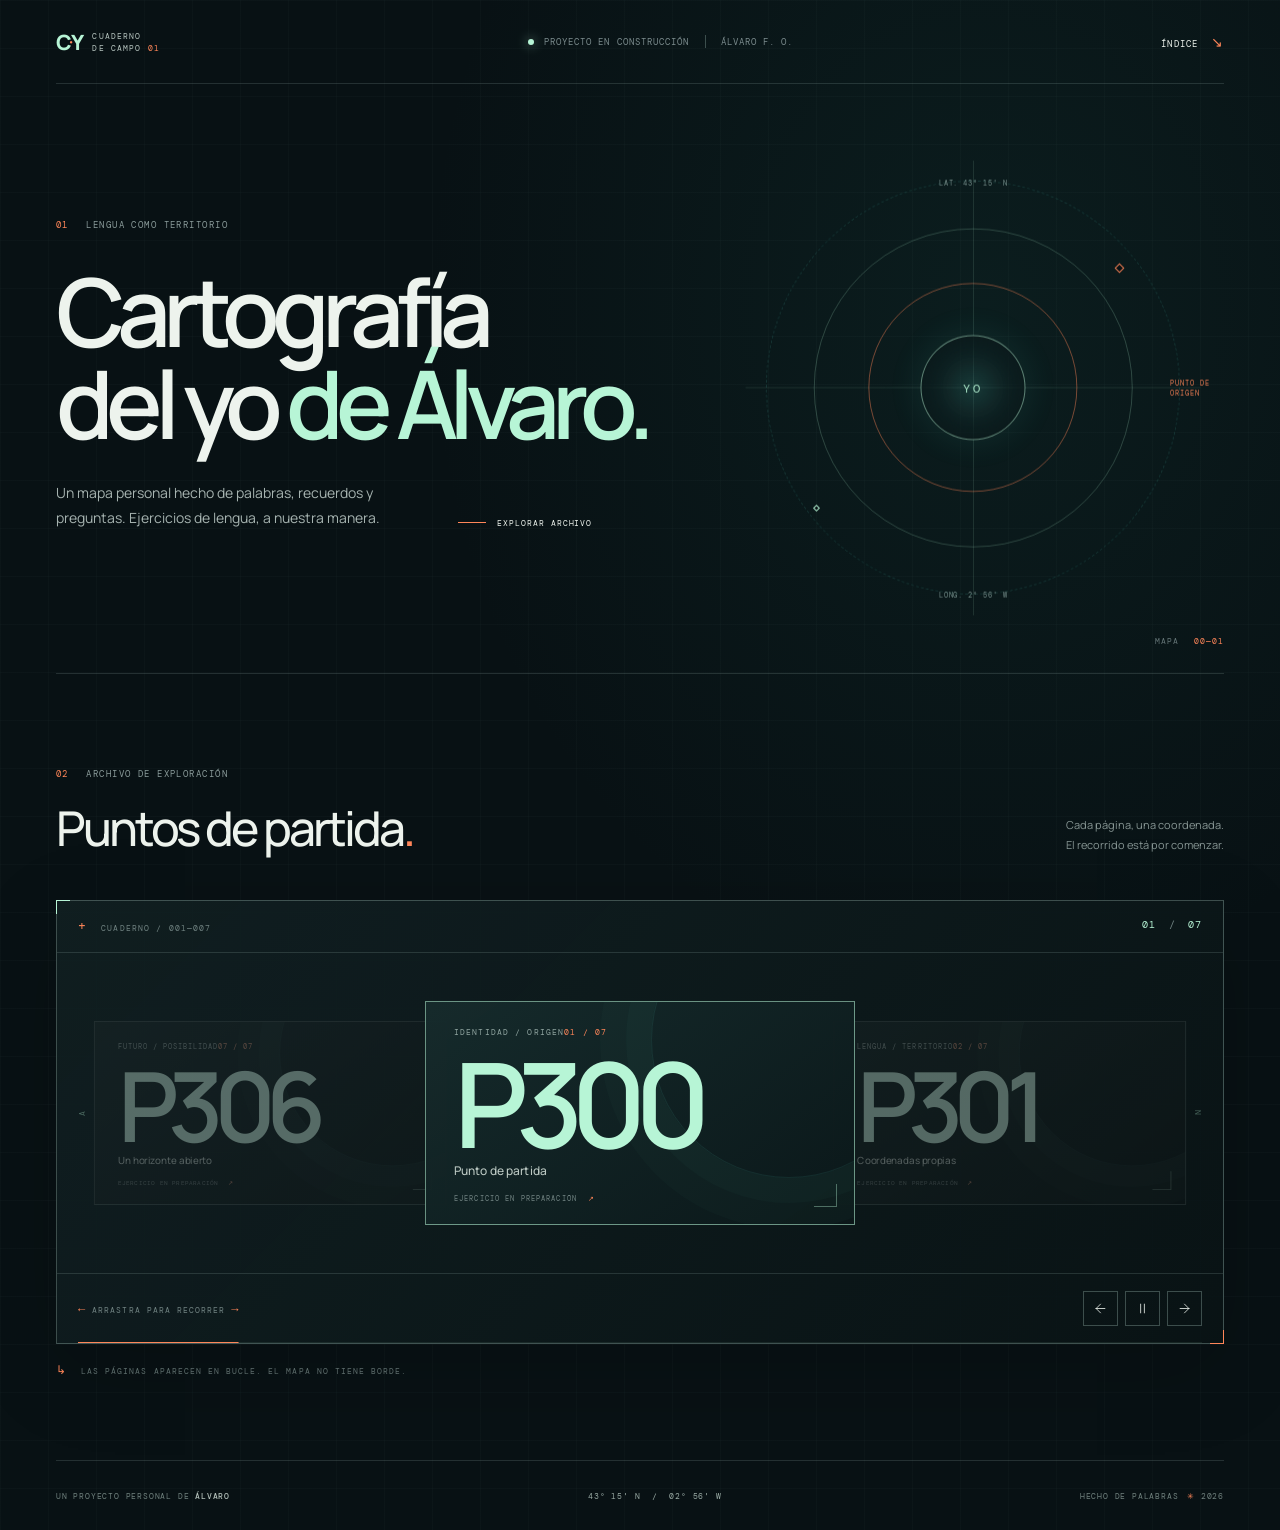
==== index.html @ 6336a988 "feat: add Cartografia del yo landing page" ====
<!doctype html>
<html lang="es">
  <head>
    <meta charset="utf-8">
    <meta name="viewport" content="width=device-width, initial-scale=1">
    <meta http-equiv="refresh" content="0; url=./main.html">
    <title>Cartografía del yo de Álvaro</title>
  </head>
  <body>
    <p>Abriendo el cuaderno… Si no redirige, <a href="./main.html">entra aquí</a>.</p>
  </body>
</html>
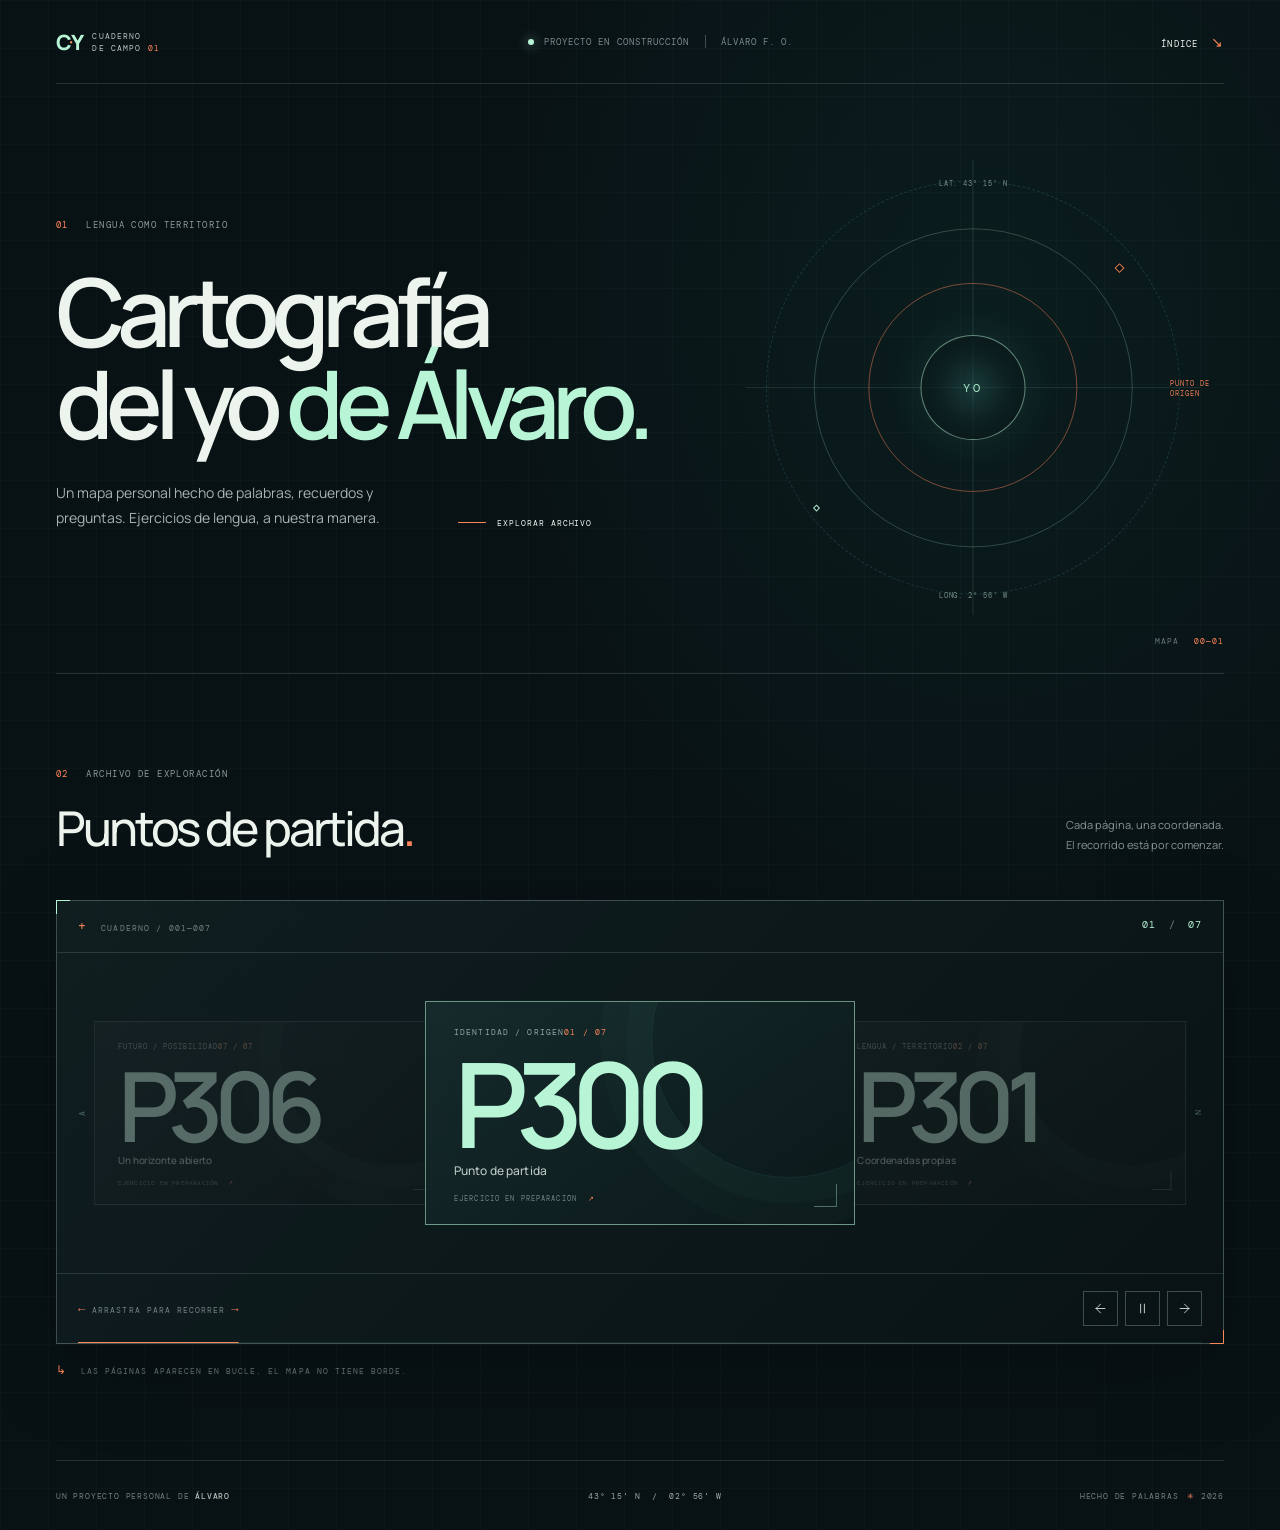
==== commit c048cdaf: "refactor: make index the landing page" ====
--- a/index.html
+++ b/index.html
@@ -3,10 +3,104 @@
   <head>
     <meta charset="utf-8">
     <meta name="viewport" content="width=device-width, initial-scale=1">
-    <meta http-equiv="refresh" content="0; url=./main.html">
+    <meta name="theme-color" content="#081114">
+    <meta name="description" content="Un laboratorio personal de lengua, memoria e identidad. Cartografía del yo de Álvaro.">
     <title>Cartografía del yo de Álvaro</title>
+    <link rel="preconnect" href="https://fonts.googleapis.com">
+    <link rel="preconnect" href="https://fonts.gstatic.com" crossorigin>
+    <link href="https://fonts.googleapis.com/css2?family=DM+Mono:wght@400;500&family=Manrope:wght@400;500;600;700;800&display=swap" rel="stylesheet">
+    <link rel="stylesheet" href="style.css">
+    <script src="script.js" defer></script>
   </head>
   <body>
-    <p>Abriendo el cuaderno… Si no redirige, <a href="./main.html">entra aquí</a>.</p>
+    <div class="site-shell">
+      <header class="topbar">
+        <a class="wordmark" href="index.html" aria-label="Cartografía del yo, inicio">
+          <span class="wordmark-mark" aria-hidden="true">C<span>·</span>Y</span>
+          <span class="wordmark-name">CUADERNO<br>DE CAMPO <span>01</span></span>
+        </a>
+        <div class="topbar-meta">
+          <span class="status-dot" aria-hidden="true"></span>
+          <span>PROYECTO EN CONSTRUCCIÓN</span>
+          <span class="topbar-divider" aria-hidden="true"></span>
+          <span>ÁLVARO F. O.</span>
+        </div>
+        <a class="topbar-index" href="#archivo">ÍNDICE <span aria-hidden="true">↘</span></a>
+      </header>
+
+      <main>
+        <section class="hero" aria-labelledby="page-title">
+          <div class="hero-copy">
+            <p class="eyebrow"><span>01</span> LENGUA COMO TERRITORIO</p>
+            <h1 id="page-title">Cartografía<br>del yo <span>de Álvaro.</span></h1>
+            <div class="hero-bottom">
+              <p class="hero-description">Un mapa personal hecho de palabras, recuerdos y preguntas. Ejercicios de lengua, a nuestra manera.</p>
+              <a class="scroll-cue" href="#archivo"><span class="scroll-line" aria-hidden="true"></span> EXPLORAR ARCHIVO</a>
+            </div>
+          </div>
+          <div class="hero-art" aria-hidden="true">
+            <div class="orbit orbit-outer"></div>
+            <div class="orbit orbit-middle"></div>
+            <div class="orbit orbit-inner"></div>
+            <div class="orbit-cross orbit-cross-horizontal"></div>
+            <div class="orbit-cross orbit-cross-vertical"></div>
+            <div class="orbit-core"><span>YO</span></div>
+            <span class="orbit-label orbit-label-top">LAT. 43° 15' N</span>
+            <span class="orbit-label orbit-label-right">PUNTO DE<br>ORIGEN</span>
+            <span class="orbit-label orbit-label-bottom">LONG. 2° 56' W</span>
+            <span class="orbit-spark orbit-spark-one"></span>
+            <span class="orbit-spark orbit-spark-two"></span>
+          </div>
+          <div class="hero-index" aria-hidden="true"><span>MAPA</span><span>00—01</span></div>
+        </section>
+
+        <section class="archive" id="archivo" aria-labelledby="archive-title">
+          <div class="section-heading">
+            <div>
+              <p class="eyebrow"><span>02</span> ARCHIVO DE EXPLORACIÓN</p>
+              <h2 id="archive-title">Puntos de partida<span>.</span></h2>
+            </div>
+            <p class="section-note">Cada página, una coordenada.<br>El recorrido está por comenzar.</p>
+          </div>
+
+          <div class="carousel" aria-roledescription="carrusel" aria-label="Páginas del cuaderno">
+            <div class="carousel-topline">
+              <span><span class="tiny-cross" aria-hidden="true">+</span> CUADERNO / 001—007</span>
+              <span class="carousel-counter" aria-live="polite" aria-atomic="true">01 <i>/</i> 07</span>
+            </div>
+
+            <div class="carousel-stage" data-carousel-stage>
+              <div class="carousel-track" data-carousel-track></div>
+              <span class="stage-mark stage-mark-left" aria-hidden="true">A</span>
+              <span class="stage-mark stage-mark-right" aria-hidden="true">N</span>
+            </div>
+
+            <div class="carousel-controls">
+              <p class="drag-hint"><span aria-hidden="true">←</span> ARRASTRA PARA RECORRER <span aria-hidden="true">→</span></p>
+              <div class="control-group">
+                <button class="carousel-button" type="button" data-previous aria-label="Página anterior">
+                  <svg viewBox="0 0 24 24" aria-hidden="true"><path d="M19 12H5m0 0 7-7m-7 7 7 7" /></svg>
+                </button>
+                <button class="carousel-button" type="button" data-toggle-rotation aria-label="Pausar rotación" aria-pressed="false">
+                  <svg class="icon-pause" viewBox="0 0 24 24" aria-hidden="true"><path d="M9 5v14M15 5v14" /></svg>
+                  <svg class="icon-play" viewBox="0 0 24 24" aria-hidden="true"><path d="m8 5 11 7-11 7z" /></svg>
+                </button>
+                <button class="carousel-button" type="button" data-next aria-label="Página siguiente">
+                  <svg viewBox="0 0 24 24" aria-hidden="true"><path d="M5 12h14m0 0-7-7m7 7-7 7" /></svg>
+                </button>
+              </div>
+              <div class="carousel-progress" aria-hidden="true"><span data-progress></span></div>
+            </div>
+          </div>
+          <p class="archive-footnote"><span class="footnote-symbol" aria-hidden="true">↳</span> LAS PÁGINAS APARECEN EN BUCLE. EL MAPA NO TIENE BORDE.</p>
+        </section>
+      </main>
+
+      <footer class="footer">
+        <span>UN PROYECTO PERSONAL DE <strong>ÁLVARO</strong></span>
+        <span class="footer-coordinates">43° 15' N&nbsp; / &nbsp;02° 56' W</span>
+        <span>HECHO DE PALABRAS <span class="footer-star" aria-hidden="true">✳</span> 2026</span>
+      </footer>
+    </div>
   </body>
 </html>
--- a/style.css
+++ b/style.css
@@ -0,0 +1,195 @@
+:root {
+  color-scheme: dark;
+  --ink: #081114;
+  --ink-raised: #0d191c;
+  --paper: #edf3ed;
+  --muted: #829294;
+  --line: rgba(179, 211, 203, 0.16);
+  --line-strong: rgba(179, 211, 203, 0.3);
+  --mint: #b7f5d6;
+  --cyan: #63e1d1;
+  --orange: #ff8659;
+  --mono: "DM Mono", "SFMono-Regular", Consolas, monospace;
+  --sans: "Manrope", "Avenir Next", Avenir, sans-serif;
+  font-family: var(--sans);
+  background: var(--ink);
+  color: var(--paper);
+  font-synthesis: none;
+  text-rendering: optimizeLegibility;
+  -webkit-font-smoothing: antialiased;
+  -moz-osx-font-smoothing: grayscale;
+}
+
+* { box-sizing: border-box; }
+
+html { min-width: 320px; scroll-behavior: smooth; }
+
+body {
+  margin: 0;
+  min-height: 100vh;
+  background-color: var(--ink);
+  background-image:
+    linear-gradient(rgba(112, 160, 150, 0.035) 1px, transparent 1px),
+    linear-gradient(90deg, rgba(112, 160, 150, 0.035) 1px, transparent 1px),
+    radial-gradient(ellipse at 77% 20%, rgba(27, 91, 82, 0.16), transparent 35rem);
+  background-size: 48px 48px, 48px 48px, auto;
+}
+
+button, a { color: inherit; font: inherit; }
+a { text-decoration: none; }
+button:focus-visible, a:focus-visible { outline: 2px solid var(--mint); outline-offset: 5px; }
+::selection { color: var(--ink); background: var(--mint); }
+
+.site-shell { width: min(1440px, 100% - 112px); margin: 0 auto; }
+
+.topbar {
+  min-height: 84px;
+  display: flex;
+  align-items: center;
+  justify-content: space-between;
+  border-bottom: 1px solid var(--line);
+}
+
+.wordmark { display: inline-flex; align-items: center; gap: 11px; }
+.wordmark-mark { color: var(--mint); font-size: 21px; font-weight: 800; letter-spacing: -0.12em; }
+.wordmark-mark span { color: var(--orange); font-size: 15px; vertical-align: 3px; }
+.wordmark-name, .topbar-meta, .topbar-index, .eyebrow, .scroll-cue, .orbit-label,
+.hero-index, .carousel-topline, .exercise-meta, .exercise-action, .stage-mark,
+.drag-hint, .archive-footnote, .footer { font-family: var(--mono); }
+.wordmark-name { color: #b6c4bf; font-size: 8px; letter-spacing: 0.14em; line-height: 1.5; }
+.wordmark-name span { color: var(--orange); }
+.topbar-meta { display: flex; align-items: center; gap: 10px; color: #7b8b8d; font-size: 9px; letter-spacing: 0.12em; }
+.status-dot { width: 6px; height: 6px; border-radius: 50%; background: var(--mint); box-shadow: 0 0 12px rgba(183, 245, 214, 0.7); }
+.topbar-divider { width: 1px; height: 13px; margin: 0 5px; background: var(--line-strong); }
+.topbar-index { color: var(--paper); font-size: 9px; letter-spacing: 0.12em; }
+.topbar-index span { margin-left: 7px; color: var(--orange); font-size: 14px; }
+
+.hero { position: relative; min-height: 590px; display: flex; align-items: center; border-bottom: 1px solid var(--line); overflow: hidden; }
+.hero-copy { position: relative; z-index: 2; width: 68%; padding: 76px 0 84px; }
+.eyebrow { margin: 0; color: #8a9b9a; font-size: 9px; letter-spacing: 0.16em; }
+.eyebrow > span { margin-right: 11px; color: var(--orange); }
+h1 { margin: 34px 0 30px; font-size: clamp(54px, 7.4vw, 108px); font-weight: 600; letter-spacing: -0.085em; line-height: 0.98; }
+h1 span { color: var(--mint); }
+.hero-bottom { display: flex; align-items: end; gap: 52px; }
+.hero-description { max-width: 350px; margin: 0; color: #a6b3b0; font-size: 14px; line-height: 1.8; }
+.scroll-cue { display: inline-flex; align-items: center; gap: 11px; flex: 0 0 auto; padding-bottom: 3px; color: var(--paper); font-size: 8px; letter-spacing: 0.12em; }
+.scroll-line { display: inline-block; width: 28px; height: 1px; background: var(--orange); }
+.hero-art { position: absolute; top: 50%; right: 2%; width: min(39vw, 455px); aspect-ratio: 1; transform: translateY(-48%); opacity: 0.92; }
+.orbit { position: absolute; top: 50%; left: 50%; border: 1px solid rgba(99, 225, 209, 0.18); border-radius: 50%; transform: translate(-50%, -50%); }
+.orbit-outer { width: 91%; height: 91%; border-style: dashed; animation: orbit-spin 100s linear infinite; }
+.orbit-middle { width: 70%; height: 70%; border-color: rgba(183, 245, 214, 0.24); }
+.orbit-inner { width: 46%; height: 46%; border-color: rgba(255, 134, 89, 0.5); }
+.orbit-cross { position: absolute; top: 50%; left: 50%; background: rgba(183, 245, 214, 0.13); transform: translate(-50%, -50%); }
+.orbit-cross-horizontal { width: 100%; height: 1px; }
+.orbit-cross-vertical { width: 1px; height: 100%; }
+.orbit-core { position: absolute; top: 50%; left: 50%; display: grid; width: 105px; aspect-ratio: 1; place-items: center; border: 1px solid rgba(183, 245, 214, 0.56); border-radius: 50%; color: var(--mint); font-family: var(--mono); font-size: 12px; letter-spacing: 0.25em; background: radial-gradient(circle, rgba(99, 225, 209, 0.17), rgba(8, 17, 20, 0.8) 70%); box-shadow: 0 0 45px rgba(99, 225, 209, 0.11), inset 0 0 25px rgba(99, 225, 209, 0.08); transform: translate(-50%, -50%); }
+.orbit-label { position: absolute; color: #7f9894; font-size: 7px; letter-spacing: 0.13em; line-height: 1.5; }
+.orbit-label-top { top: 4%; left: 50%; transform: translateX(-50%); }
+.orbit-label-right { top: 48%; right: -2%; color: var(--orange); }
+.orbit-label-bottom { bottom: 3%; left: 50%; transform: translateX(-50%); }
+.orbit-spark { position: absolute; width: 7px; height: 7px; border: 1px solid var(--orange); background: var(--ink); transform: rotate(45deg); }
+.orbit-spark-one { top: 23%; right: 17%; }
+.orbit-spark-two { bottom: 23%; left: 15%; width: 5px; height: 5px; border-color: var(--mint); }
+.hero-index { position: absolute; right: 0; bottom: 27px; display: flex; gap: 15px; color: #677779; font-size: 8px; letter-spacing: 0.13em; }
+.hero-index span:last-child { color: var(--orange); }
+
+.archive { padding: 94px 0 82px; }
+.section-heading { display: flex; align-items: end; justify-content: space-between; margin-bottom: 40px; }
+h2 { margin: 15px 0 0; font-size: clamp(31px, 4vw, 48px); font-weight: 500; letter-spacing: -0.065em; }
+h2 span { color: var(--orange); }
+.section-note { margin: 0 0 5px; color: #879694; font-size: 11px; line-height: 1.8; text-align: right; }
+.carousel { position: relative; border: 1px solid var(--line-strong); background: linear-gradient(135deg, rgba(16, 31, 33, 0.93), rgba(9, 19, 21, 0.88)); box-shadow: 0 25px 85px rgba(0, 0, 0, 0.16); }
+.carousel::before, .carousel::after { position: absolute; z-index: 2; width: 13px; height: 13px; content: ""; pointer-events: none; }
+.carousel::before { top: -1px; left: -1px; border-top: 1px solid var(--mint); border-left: 1px solid var(--mint); }
+.carousel::after { right: -1px; bottom: -1px; border-right: 1px solid var(--orange); border-bottom: 1px solid var(--orange); }
+.carousel-topline { display: flex; justify-content: space-between; padding: 17px 21px; border-bottom: 1px solid var(--line); color: #718382; font-size: 8px; letter-spacing: 0.14em; }
+.tiny-cross { margin-right: 8px; color: var(--orange); font-size: 13px; }
+.carousel-counter { color: var(--mint); font-size: 10px; }
+.carousel-counter i { padding: 0 5px; color: #718382; font-style: normal; }
+.carousel-stage { position: relative; display: grid; min-height: 320px; place-items: center; overflow: hidden; touch-action: pan-y; }
+.carousel-track { position: relative; width: 100%; min-height: 320px; }
+.exercise-card { position: absolute; top: 50%; left: 50%; display: flex; width: min(46%, 430px); min-width: 270px; min-height: 224px; flex-direction: column; justify-content: space-between; padding: 25px 28px 21px; overflow: hidden; border: 1px solid var(--line-strong); color: var(--paper); text-align: left; background: linear-gradient(145deg, rgba(22, 43, 44, 0.96), rgba(11, 23, 25, 0.98)); cursor: default; transform: translate(-50%, -50%); transition: transform 650ms cubic-bezier(.2,.8,.2,1), opacity 650ms ease, filter 650ms ease, border-color 650ms ease; }
+.exercise-card::before { position: absolute; top: -45%; right: -17%; width: 64%; aspect-ratio: 1; border: 1px solid rgba(99, 225, 209, 0.09); border-radius: 50%; content: ""; box-shadow: 0 0 0 25px rgba(99, 225, 209, 0.025), 0 0 0 51px rgba(99, 225, 209, 0.02); }
+.exercise-card::after { position: absolute; right: 17px; bottom: 17px; width: 22px; height: 22px; border-right: 1px solid rgba(183, 245, 214, 0.38); border-bottom: 1px solid rgba(183, 245, 214, 0.38); content: ""; }
+.exercise-card[data-position="0"] { z-index: 2; border-color: rgba(183, 245, 214, 0.55); opacity: 1; filter: none; transform: translate(-50%, -50%) scale(1); }
+.exercise-card[data-position="-1"] { z-index: 1; opacity: 0.38; filter: saturate(0.55); transform: translate(calc(-50% - 86%), -50%) scale(0.82); }
+.exercise-card[data-position="1"] { z-index: 1; opacity: 0.38; filter: saturate(0.55); transform: translate(calc(50% - 14%), -50%) scale(0.82); }
+.exercise-card[data-position="hidden"] { z-index: 0; visibility: hidden; opacity: 0; pointer-events: none; }
+.exercise-card:hover, .exercise-card:focus-visible { border-color: var(--mint); }
+.exercise-meta { position: relative; z-index: 1; display: flex; align-items: center; justify-content: space-between; color: #8fa39f; font-size: 8px; letter-spacing: 0.14em; }
+.exercise-meta span:last-child { color: var(--orange); }
+.exercise-number { position: relative; z-index: 1; margin: 13px 0 5px; color: var(--mint); font-size: clamp(76px, 10vw, 118px); font-weight: 600; letter-spacing: -0.105em; line-height: 0.9; }
+.exercise-name { position: relative; z-index: 1; margin: 0; color: #bcc9c3; font-size: 12px; font-weight: 500; letter-spacing: 0.01em; }
+.exercise-action { position: relative; z-index: 1; margin-top: 15px; color: #718382; font-size: 7px; letter-spacing: 0.16em; }
+.exercise-action span { margin-left: 6px; color: var(--orange); }
+.stage-mark { position: absolute; top: 50%; z-index: 3; color: rgba(183, 245, 214, 0.35); font-size: 8px; letter-spacing: 0.16em; writing-mode: vertical-rl; }
+.stage-mark-left { left: 20px; transform: translateY(-50%) rotate(180deg); }
+.stage-mark-right { right: 20px; transform: translateY(-50%); }
+.carousel-controls { position: relative; display: flex; align-items: center; justify-content: space-between; padding: 17px 21px; border-top: 1px solid var(--line); }
+.drag-hint { margin: 0; color: #718382; font-size: 8px; letter-spacing: 0.13em; }
+.drag-hint span { color: var(--orange); font-size: 12px; }
+.control-group { display: flex; gap: 7px; }
+.carousel-button { display: grid; width: 35px; height: 35px; place-items: center; border: 1px solid var(--line-strong); background: transparent; cursor: pointer; transition: border-color 180ms ease, color 180ms ease, background 180ms ease; }
+.carousel-button:hover { border-color: var(--mint); color: var(--mint); background: rgba(183, 245, 214, 0.06); }
+.carousel-button svg { width: 15px; height: 15px; fill: none; stroke: currentColor; stroke-linecap: round; stroke-linejoin: round; stroke-width: 1.3; }
+.carousel-button .icon-play { display: none; }
+.carousel-button[aria-pressed="true"] .icon-pause { display: none; }
+.carousel-button[aria-pressed="true"] .icon-play { display: block; }
+.carousel-progress { position: absolute; right: 21px; bottom: 0; left: 21px; height: 1px; overflow: hidden; background: rgba(183, 245, 214, 0.08); }
+.carousel-progress span { display: block; width: 100%; height: 100%; background: var(--orange); transform: scaleX(0.1428); transform-origin: left; transition: transform 500ms ease; }
+.archive-footnote { margin: 18px 0 0; color: #657675; font-size: 8px; letter-spacing: 0.13em; }
+.footnote-symbol { padding-right: 8px; color: var(--orange); font-size: 12px; }
+
+.footer { min-height: 70px; display: flex; align-items: center; justify-content: space-between; gap: 16px; border-top: 1px solid var(--line); color: #70817e; font-size: 8px; letter-spacing: 0.1em; }
+.footer strong { color: #b4c1bb; font-weight: 500; }
+.footer-coordinates { color: #9aaba5; }
+.footer-star { padding-left: 3px; color: var(--orange); }
+
+@keyframes orbit-spin { to { transform: translate(-50%, -50%) rotate(360deg); } }
+
+@media (max-width: 820px) {
+  .site-shell { width: min(100% - 48px, 680px); }
+  .hero { min-height: 550px; }
+  .hero-copy { width: 82%; padding-top: 70px; }
+  .hero-art { right: -16%; width: 54vw; opacity: 0.52; }
+  .hero-bottom { align-items: start; flex-direction: column; gap: 23px; }
+  .archive { padding-top: 72px; }
+  .section-heading { gap: 20px; }
+  .exercise-card { width: min(55%, 390px); }
+  .exercise-card[data-position="-1"] { transform: translate(calc(-50% - 74%), -50%) scale(0.78); }
+  .exercise-card[data-position="1"] { transform: translate(calc(50% - 26%), -50%) scale(0.78); }
+}
+
+@media (max-width: 560px) {
+  .site-shell { width: calc(100% - 36px); }
+  .topbar { min-height: 70px; }
+  .topbar-meta { display: none; }
+  .hero { min-height: 590px; align-items: start; }
+  .hero-copy { width: 100%; padding: 92px 0 0; }
+  h1 { margin-top: 29px; font-size: clamp(52px, 15vw, 76px); }
+  .hero-description { max-width: 300px; font-size: 13px; }
+  .hero-art { top: auto; right: -21%; bottom: 9px; width: 78vw; transform: none; opacity: 0.4; }
+  .hero-index { bottom: 19px; }
+  .archive { padding: 65px 0 58px; }
+  .section-heading { align-items: start; flex-direction: column; margin-bottom: 25px; }
+  h2 { margin-top: 12px; }
+  .section-note { text-align: left; }
+  .carousel-topline { padding: 15px; }
+  .carousel-stage, .carousel-track { min-height: 285px; }
+  .exercise-card { width: min(75%, 350px); min-width: 245px; min-height: 208px; padding: 21px 22px 19px; }
+  .exercise-card[data-position="-1"] { transform: translate(calc(-50% - 70%), -50%) scale(0.74); }
+  .exercise-card[data-position="1"] { transform: translate(calc(50% - 30%), -50%) scale(0.74); }
+  .exercise-number { font-size: 91px; }
+  .carousel-controls { padding: 14px 15px; }
+  .drag-hint { max-width: 165px; font-size: 7px; line-height: 1.8; }
+  .stage-mark-left { left: 9px; }
+  .stage-mark-right { right: 9px; }
+  .carousel-progress { right: 15px; left: 15px; }
+  .archive-footnote { max-width: 290px; line-height: 1.8; }
+  .footer { min-height: 85px; flex-wrap: wrap; justify-content: space-between; padding: 15px 0; font-size: 7px; }
+  .footer-coordinates { display: none; }
+}
+
+@media (prefers-reduced-motion: reduce) {
+  *, *::before, *::after { scroll-behavior: auto !important; animation-duration: 0.01ms !important; animation-iteration-count: 1 !important; transition-duration: 0.01ms !important; }
+}
